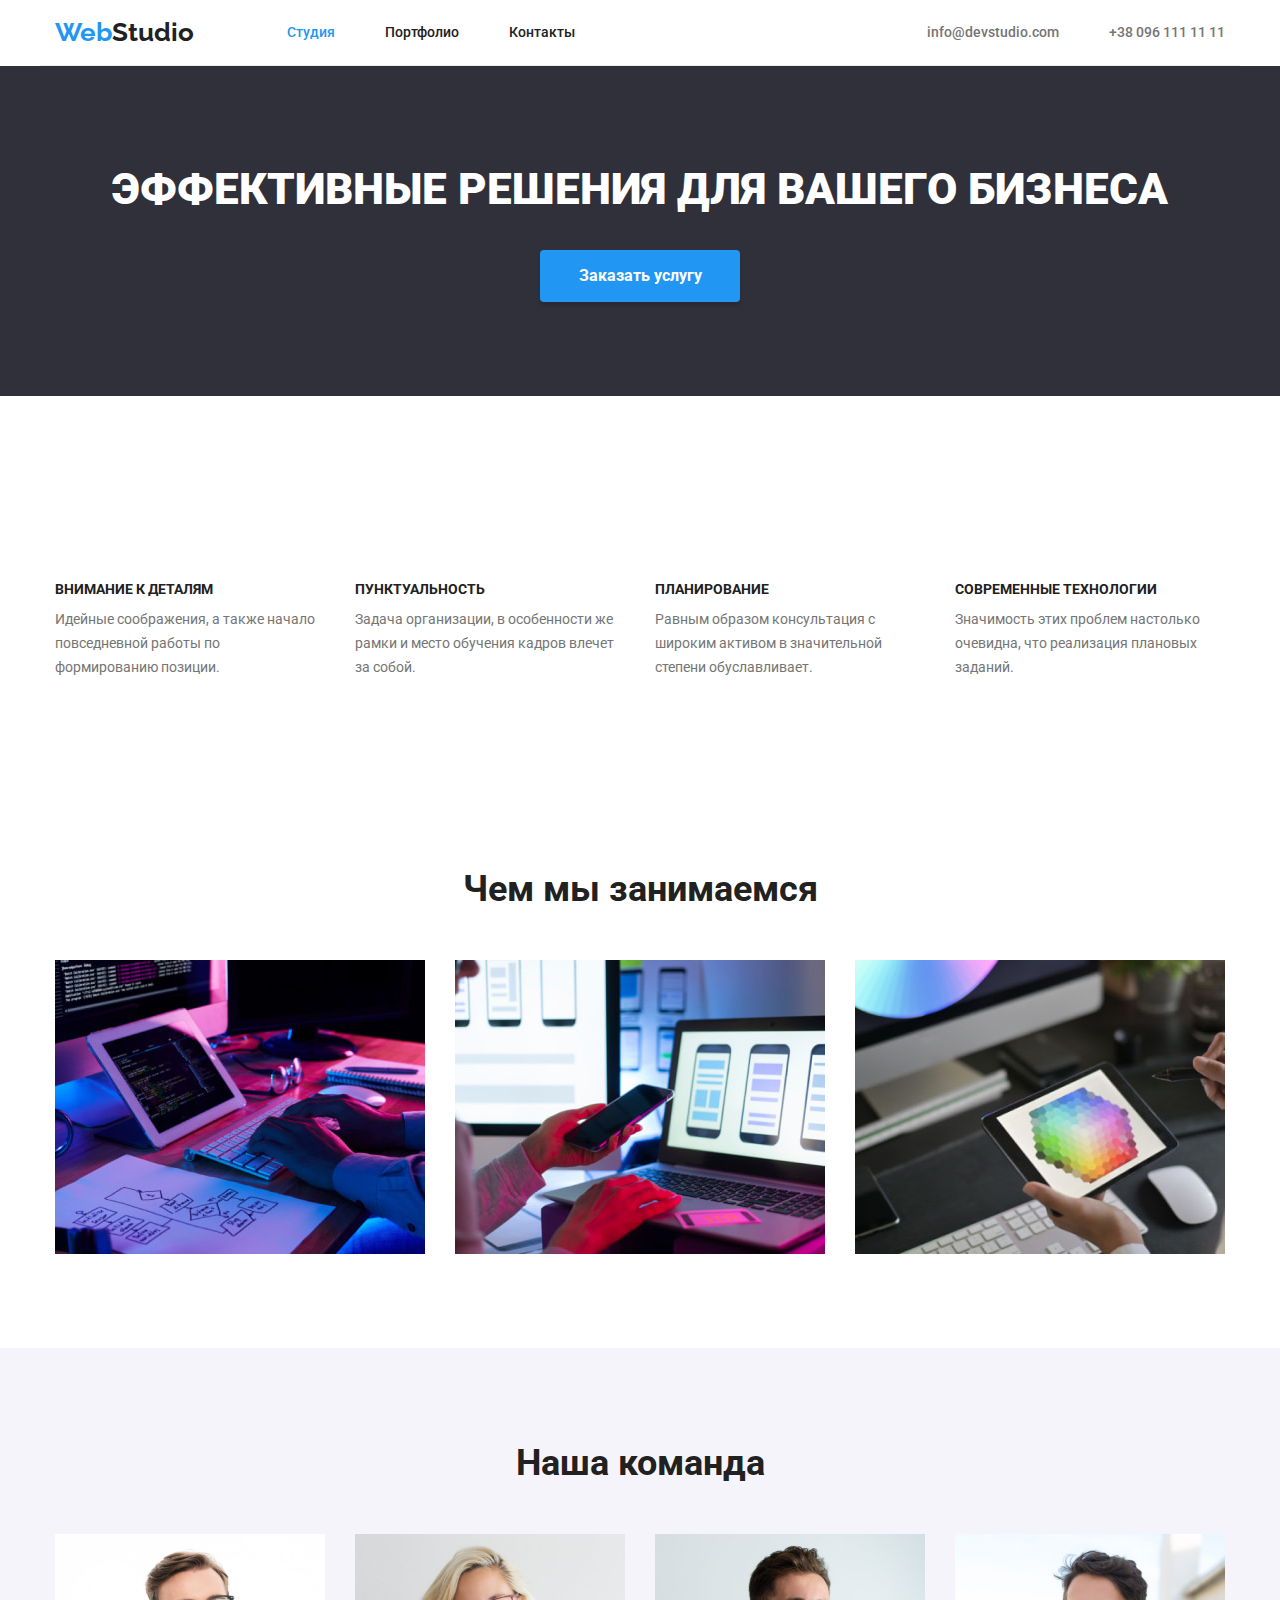
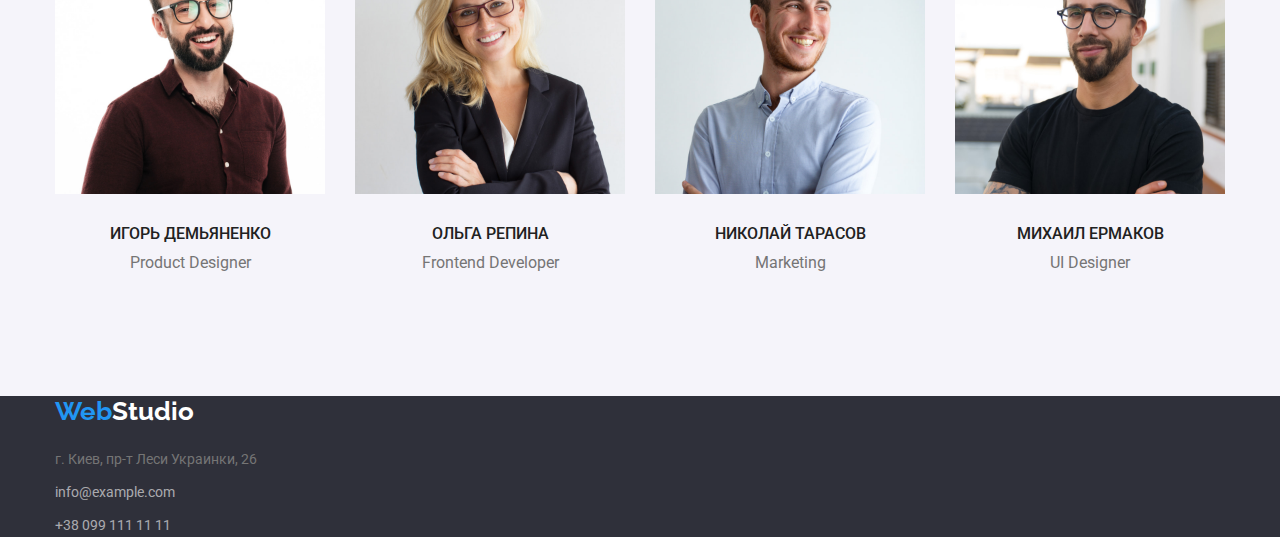
==== index.html @ 4768e09e "Добавляет стили на страницы" ====
<!DOCTYPE html>
<html lang="ru">
  <head >
    <meta charset="UTF-8" />
    <meta http-equiv="X-UA-Compatible" content="IE=edge" />
    <meta name="viewport" content="width=device-width, initial-scale=1.0" />
    <title>Студия</title>
    <link rel="preconnect" href="https://fonts.googleapis.com" />
    <link rel="preconnect" href="https://fonts.gstatic.com" crossorigin />
    <link
      href="https://fonts.googleapis.com/css2?family=Raleway:wght@700&family=Roboto:wght@400;500;700;900&display=swap"
      rel="stylesheet"
    />
    <link rel="stylesheet" href="https://cdnjs.cloudflare.com/ajax/libs/modern-normalize/1.1.0/modern-normalize.min.css">
    <link rel="stylesheet" href="./css/common.css" />
    <link rel="stylesheet" href="./css/studio.css" />
  </head>
  <body>
  <header>
     
    <div class="container head-container"> 
      <nav class="main-nav">
        <a class="logo" href=""> Web<span class="logo-accent">Studio</span> </a>
        <ul class="site-nav list">
          <li class="item"><a href="" class="link current"> Студия </a></li>
          <li class="item"><a href="./portfolio.html" class="link"> Портфолио </a></li>
          <li class="item"><a href="" class="link"> Контакты </a></li>
        </ul>
      </nav>
      

    <div class="main-auth-nav">  
      <ul class="auth-nav list">
        <li class="item"><a href="info@devstudio.com" class="link">info@devstudio.com</a></li>
        <li class="item"><a href="tel:+380961111111" class="link">+38 096 111 11 11</a></li>
      </ul>
    </div>
    </div>

  </header>
    <main>
      <!-- Блок герои -->
      <section class="section hero">
        <h1 class="hero-title">Эффективные решения для вашего бизнеса</h1>
     <button class="button primary" type="button">Заказать услугу</button>
      </section>
      <!-- Наши преимущества -->
      <section class="section">
        <div class="container">
          <h2 class="section-title name-hidden">Наши преимущества</h2>
        <ul class="benefit-list list">
          <li class="item">
            <h3 class="title">Внимание к деталям</h3>
            <p class="text">
              Идейные соображения, а также начало повседневной работы по формированию позиции.
            </p>
          </li>
          <li class="item">
            <h3 class="title">Пунктуальность</h3>
            <p class="text">
              Задача организации, в особенности же рамки и место обучения кадров влечет за собой.
            </p>
          </li>
          <li class="item">
            <h3 class="title">Планирование</h3>
            <p class="text">
              Равным образом консультация с широким активом в значительной степени обуславливает.
            </p>
          </li>
          <li class="item">
            <h3 class="title">Современные технологии</h3>
            <p class="text">
              Значимость этих проблем настолько очевидна, что реализация плановых заданий.
            </p>
          </li>
        </ul></div>
      </section>
      <!-- Примеры наших работ -->
      <section class="section">
        <div class="container"><h2 class="section-title">Чем мы занимаемся</h2>
        <ul class="example-list list ">
          <li class="item">
            <img
              src="./images/examples/img-1.jpg"
              alt="Человек печатает на ноутбуке"
              width="370"
              height="294"
            />
          </li>

          <li class="item">
            <img
              src="./images/examples/img-2.jpg"
              alt="Человек с телефоном в руках за ноутбуком"
              width="370"
              height="294"
            />
          </li>

          <li class="item">
            <img
              src="./images/examples/img-3.jpg"
              alt="Человек работает на плаешете"
              width="370"
              height="294"
            />
          </li>
        </ul></div>
      </section>
      <!-- Наша команда -->
      <div class="team">
        <section class="section ">
        <div class="container"><h2 class="section-title">Наша команда</h2>
        <ul class="team-list list">
          <li class="item">
            <img
              src="./images/team/igor.jpg"
              alt="Фото Игоря Демьяненко"
              width="270"
              height="260"
            />
            <h3 class="title">Игорь Демьяненко</h3>
            <p class="text" lang="en">Product Designer</p>
          </li>
          <li class="item">
            <img src="./images/team/olga.jpg" alt="Фото Ольги Репиной" width="270" height="260" />
            <h3 class="title">Ольга Репина</h3>
            <p class="text" lang="en">Frontend Developer</p>
          </li>
          <li class="item">
            <img
              src="./images/team/nikolay.jpg"
              alt="Фото Николая Тарасова"
              width="270"
              height="260"
            />
            <h3 class="title">Николай Тарасов</h3>
            <p class="text" lang="en">Marketing</p>
          </li>
          <li class="item">
            <img
              src="./images/team/mikhail.jpg"
              alt="Фото Михаила Ермакова"
              width="270"
              height="260"
            />
            <h3 class="title">Михаил Ермаков</h3>
            <p class="text" lang="en">UI Designer</p>
          </li>
        </ul></div>
      </section></div>
    </main>
    <!-- Адресс и контакты -->
    <footer class="footer">
      <div class="container">
        <a class="logo" href="">Web<span class="logo-caption">Studio</span></a>
      <address class="adress">
        <p class="text">г. Киев, пр-т Леси Украинки, 26</p>
        <ul class="footer list">
          <li class="mail-footer"><a href="info@example.com" class="link">info@example.com</a></li>
          <li><a href="tel:+380991111111" class="link">+38 099 111 11 11</a></li>
        </ul>
      </address></div>
    </footer>
  </body>
</html>
---- css/common.css ----
:root {
    --primary-text-color: #757575;
    --title-text-color: #212121;
    --accent-color: #2196F3;
    --secondary-text-color: #FFFFFF;
    --primary-button-color: #ffffff;
    --background-color: #FFFFFF;
    --background-secondary: #F5F4FA;
    --background-color-hero-footer: #2F303A;
    --border-color: #eeeeee;
}


body {
    background-color: var(--background-color);
    color: var(--primary-text-color);
    font-family: 'Roboto', sans-serif;
}

/* Container */
.container {
    margin-left: auto;
    margin-right: auto;
    width: 1200px;
    padding-right: 15px;
    padding-left: 15px;
    
}

h1,
h2,
h3,
h4,
h5,
h6,
p {
    margin-top: 0;
    margin-bottom: 0;
}



/* Логотип шапка */
.logo {
    color: var(--accent-color);
    font-family: 'Raleway', sans-serif;
    font-weight: 700;
    font-size: 26px;
    line-height: 1.2;
    text-decoration: none;
    margin-right: 93px;
}
.logo-accent {
    color: var(--title-text-color)
}

.logo:focus {
    color: var(--title-text-color);
}

/* head-container */
.head-container {
    border-bottom: 1px solid #ECECEC;
    display: flex;
    
}
.main-nav{
    display: flex;
    align-items: center;
}


/* Навигация сайта */

.site-nav{
    display: flex;
}
.site-nav .item:not(:last-child){
    margin-right: 50px;
}
.site-nav .link, .auth-nav .link  {

    display: block;
    padding-top: 32px;
    padding-bottom: 32px;   

    font-weight: 500;
    font-size: 14px;
    line-height: 1.14px;
    text-decoration: none;
    
}
.site-nav .link{
    color: var(--title-text-color);
}

.site-nav .link:hover,
.site-nav .link:focus {
    color: var(--accent-color);
}

.site-nav .link.current {
    color: var(--accent-color);
}


/* телефон и e-mail */ 
.main-auth-nav {
    display: flex;
    margin-left: auto;
}

.auth-nav{
    display: flex;
    
}
.auth-nav .item + .item{
    margin-left: 50px;
}


.auth-nav .link{
color: var(--primary-text-color);
}

.auth-nav .link:hover,
.auth-nav .link:focus {
    color: var(--accent-color)
}






/* Footer */
.footer {
    background-color: var(--background-color-hero-footer);
    font-size: 14px;
    line-height: 1.7;

}
.logo-caption {
    color: var(--secondary-text-color);
}
.footer .logo:focus{
    color: var(--secondary-text-color);
}

.footer .link{
    color:rgba(255, 255, 255, 0.6); 
    text-decoration: none;
}
.footer .link:hover, .footer .link:focus{
    color:var(--hero-text-color)
}
.footer .text{
    color: var(--hero-text-color);
}
.adress .text, .adress .link{
    font-style: normal;
}
.adress{
    margin-top: 20px;
}
.adress .text{
    margin-bottom: 9px;
}
.mail-footer{
    margin-bottom: 9px;
}
---- css/studio.css ----
.list{
    list-style: none;
    margin: 0;
    padding: 0;
}
img{
    display: block;
}

/* Герой */
.hero-title{
    color:var(--secondary-text-color);
    font-weight: 900;
    font-size: 44px;
    line-height: 1.36;
    text-transform: uppercase;
    margin-bottom: 30px;
    background-color: var(--background-color-hero-footer);
    
}
.hero{
    text-align: center;
    background-color:var(--background-color-hero-footer);
}

.name-hidden{
    visibility: hidden;
}

/* Название секций */
.section-title{
    color:var(--title-text-color);
    font-size: 36px;
    line-height: 1.17;
    text-align: center;
    margin-bottom: 50px;

}
.section .title{
    color: var(--title-text-color);
    font-size: 14px;
    line-height: 1.14;
    text-transform: uppercase;
    margin-bottom: 10px;

}
.section .text{
    font-size: 14px;
    line-height: 1.71;
}

.section{
    padding-bottom: 94px;
    padding-top: 94px;
}
/* преимущества список */

.benefit-list {
    display: flex;
    flex-wrap: wrap;
}

.benefit-list .item {
    width: 270px;
    margin-right: 30px;
}

.benefit-list .item:nth-child(4n){
    margin-right: 0px;;
}

.benefit-list .title{
    color:var(--title-text-color);
}
.benefit-list .text{
    color: var(--primary-text-color);
}
/* наша команда */

.team-list{
    display: flex;
}
.team-list .item +.item{
    margin-left: 30px;
}
.team-list .title{
    color:var(--title-text-color);
    font-weight: 500;
    font-size: 16px;
    line-height: 1.19;  
    text-align: center;
    margin-bottom: 10px;
    margin-top: 30px;
}
.team-list .text {
    color: var(--primary-text-color);
    font-size: 16px;
    line-height: 1.19;
    text-align: center;
    margin-bottom: 30px;
}

.team{
    background-color: var(--background-secondary);
}

/* кнопка заказать услугу */
.button{
    display: inline-block;
    min-width: 200px;
    background-color:var(--primary-button-color) ;
    color: var(--primary-text-color);
    font-family: inherit;
    font-weight: 700;
    font-size: 16px;
    line-height: 1.88;
    cursor: pointer;
    border-radius: 4px;
    border: 1px solid transparent;
    box-shadow: 0px 4px 4px rgba(0, 0, 0, 0.15);
    padding: 10px 32px ;
}
.button.primary{
background-color: var(--accent-color);
color: var(--primary-button-color);
}
/* Примеры работ */

.example-list{
    display: flex;
}
.example-list .item + .item{
    margin-left: 30px;
}


/* footer */
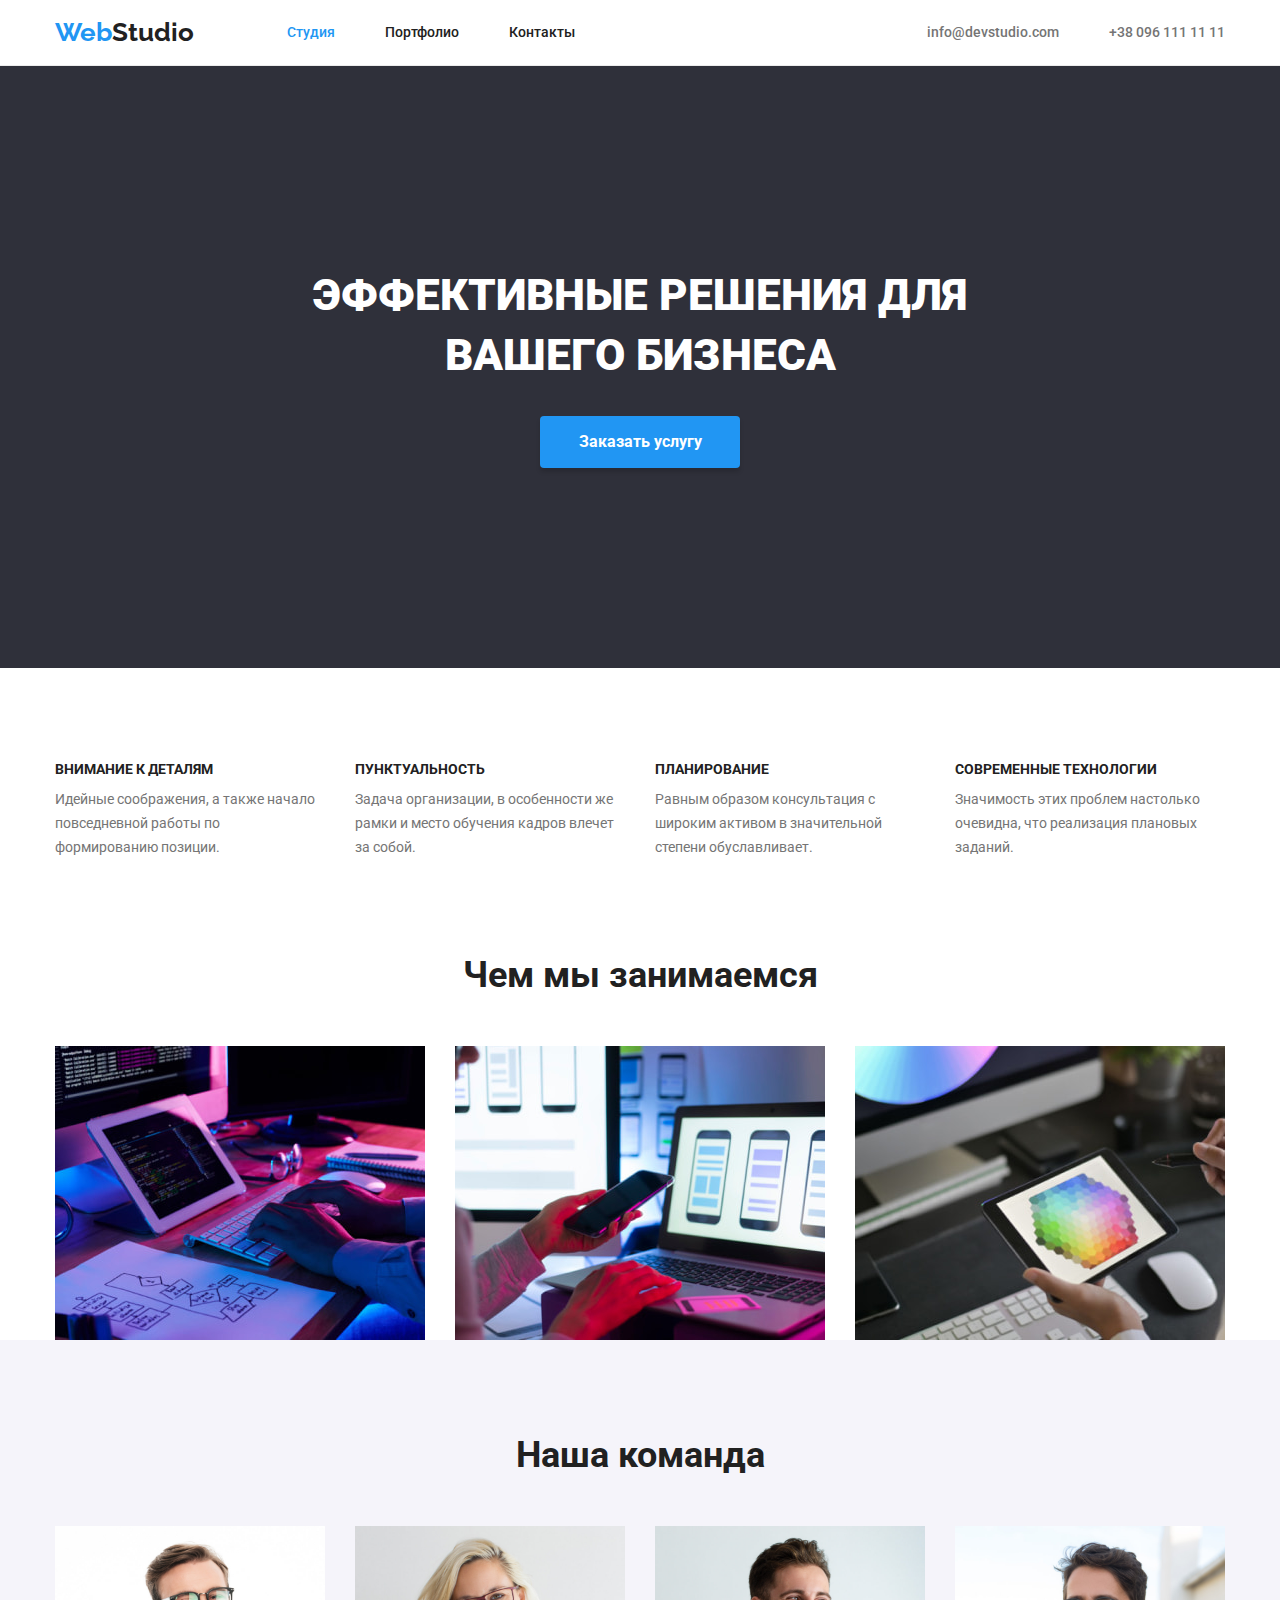
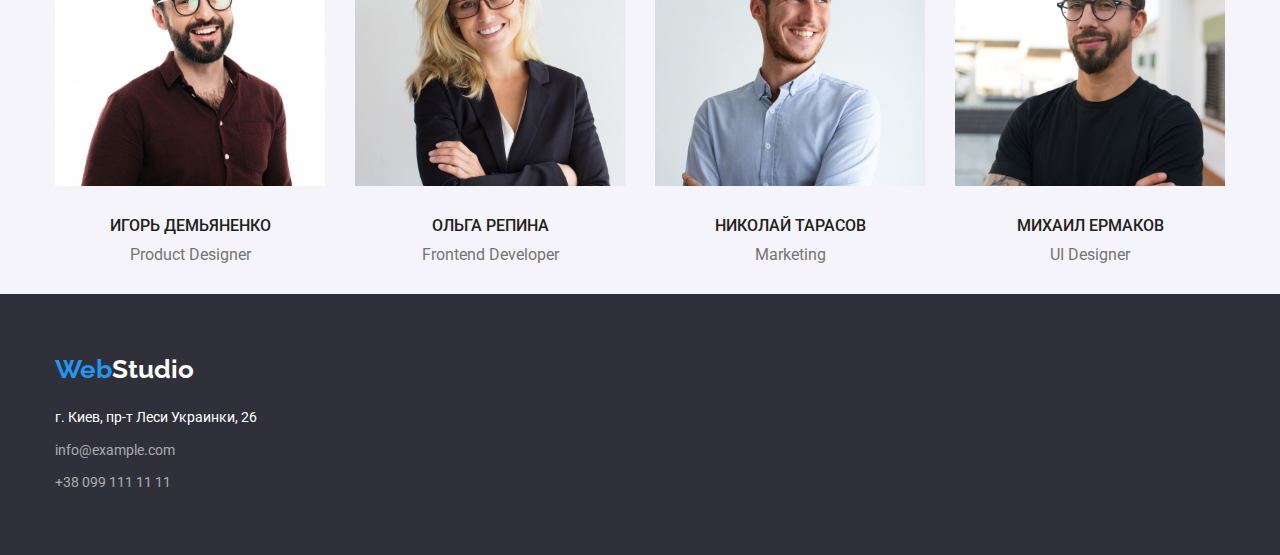
==== commit 4349e3e2: "добавляет стили на страницу" ====
--- a/index.html
+++ b/index.html
@@ -1,6 +1,6 @@
 <!DOCTYPE html>
 <html lang="ru">
-  <head >
+  <head>
     <meta charset="UTF-8" />
     <meta http-equiv="X-UA-Compatible" content="IE=edge" />
     <meta name="viewport" content="width=device-width, initial-scale=1.0" />
@@ -11,156 +11,175 @@
       href="https://fonts.googleapis.com/css2?family=Raleway:wght@700&family=Roboto:wght@400;500;700;900&display=swap"
       rel="stylesheet"
     />
-    <link rel="stylesheet" href="https://cdnjs.cloudflare.com/ajax/libs/modern-normalize/1.1.0/modern-normalize.min.css">
+    <link
+      rel="stylesheet"
+      href="https://cdnjs.cloudflare.com/ajax/libs/modern-normalize/1.1.0/modern-normalize.min.css"
+    />
     <link rel="stylesheet" href="./css/common.css" />
     <link rel="stylesheet" href="./css/studio.css" />
   </head>
   <body>
-  <header>
-     
-    <div class="container head-container"> 
-      <nav class="main-nav">
-        <a class="logo" href=""> Web<span class="logo-accent">Studio</span> </a>
-        <ul class="site-nav list">
-          <li class="item"><a href="" class="link current"> Студия </a></li>
-          <li class="item"><a href="./portfolio.html" class="link"> Портфолио </a></li>
-          <li class="item"><a href="" class="link"> Контакты </a></li>
+    <header class="header">
+      <div class="container head-container">
+        <nav class="main-nav">
+          <a class="logo" href=""> Web<span class="logo-accent">Studio</span> </a>
+          <ul class="site-nav list">
+            <li class="item"><a href="" class="link current"> Студия </a></li>
+            <li class="item"><a href="./portfolio.html" class="link"> Портфолио </a></li>
+            <li class="item"><a href="" class="link"> Контакты </a></li>
+          </ul>
+        </nav>
+
+        <ul class="auth-nav">
+          <li class="item"><a href="info@devstudio.com" class="link">info@devstudio.com</a></li>
+          <li class="item"><a href="tel:+380961111111" class="link">+38 096 111 11 11</a></li>
         </ul>
-      </nav>
-      
-
-    <div class="main-auth-nav">  
-      <ul class="auth-nav list">
-        <li class="item"><a href="info@devstudio.com" class="link">info@devstudio.com</a></li>
-        <li class="item"><a href="tel:+380961111111" class="link">+38 096 111 11 11</a></li>
-      </ul>
-    </div>
-    </div>
-
-  </header>
+      </div>
+    </header>
     <main>
       <!-- Блок герои -->
       <section class="section hero">
         <h1 class="hero-title">Эффективные решения для вашего бизнеса</h1>
-     <button class="button primary" type="button">Заказать услугу</button>
+        <button class="button primary" type="button">Заказать услугу</button>
       </section>
       <!-- Наши преимущества -->
-      <section class="section">
+      <section class="section features-section">
         <div class="container">
-          <h2 class="section-title name-hidden">Наши преимущества</h2>
-        <ul class="benefit-list list">
-          <li class="item">
-            <h3 class="title">Внимание к деталям</h3>
-            <p class="text">
-              Идейные соображения, а также начало повседневной работы по формированию позиции.
-            </p>
-          </li>
-          <li class="item">
-            <h3 class="title">Пунктуальность</h3>
-            <p class="text">
-              Задача организации, в особенности же рамки и место обучения кадров влечет за собой.
-            </p>
-          </li>
-          <li class="item">
-            <h3 class="title">Планирование</h3>
-            <p class="text">
-              Равным образом консультация с широким активом в значительной степени обуславливает.
-            </p>
-          </li>
-          <li class="item">
-            <h3 class="title">Современные технологии</h3>
-            <p class="text">
-              Значимость этих проблем настолько очевидна, что реализация плановых заданий.
-            </p>
-          </li>
-        </ul></div>
+          <h2 class="section-title visually-hidden">Наши преимущества</h2>
+          <ul class="benefit-list list">
+            <li class="item">
+              <h3 class="title">Внимание к деталям</h3>
+              <p class="text">
+                Идейные соображения, а также начало повседневной работы по формированию позиции.
+              </p>
+            </li>
+            <li class="item">
+              <h3 class="title">Пунктуальность</h3>
+              <p class="text">
+                Задача организации, в особенности же рамки и место обучения кадров влечет за собой.
+              </p>
+            </li>
+            <li class="item">
+              <h3 class="title">Планирование</h3>
+              <p class="text">
+                Равным образом консультация с широким активом в значительной степени обуславливает.
+              </p>
+            </li>
+            <li class="item">
+              <h3 class="title">Современные технологии</h3>
+              <p class="text">
+                Значимость этих проблем настолько очевидна, что реализация плановых заданий.
+              </p>
+            </li>
+          </ul>
+        </div>
       </section>
       <!-- Примеры наших работ -->
-      <section class="section">
-        <div class="container"><h2 class="section-title">Чем мы занимаемся</h2>
-        <ul class="example-list list ">
-          <li class="item">
-            <img
-              src="./images/examples/img-1.jpg"
-              alt="Человек печатает на ноутбуке"
-              width="370"
-              height="294"
-            />
-          </li>
+      <section class="section example-section">
+        <div class="container">
+          <h2 class="section-title">Чем мы занимаемся</h2>
+          <ul class="example-list list">
+            <li class="item">
+              <img
+                src="./images/examples/img-1.jpg"
+                alt="Человек печатает на ноутбуке"
+                width="370"
+                height="294"
+              />
+            </li>
 
-          <li class="item">
-            <img
-              src="./images/examples/img-2.jpg"
-              alt="Человек с телефоном в руках за ноутбуком"
-              width="370"
-              height="294"
-            />
-          </li>
+            <li class="item">
+              <img
+                src="./images/examples/img-2.jpg"
+                alt="Человек с телефоном в руках за ноутбуком"
+                width="370"
+                height="294"
+              />
+            </li>
 
-          <li class="item">
-            <img
-              src="./images/examples/img-3.jpg"
-              alt="Человек работает на плаешете"
-              width="370"
-              height="294"
-            />
-          </li>
-        </ul></div>
+            <li class="item">
+              <img
+                src="./images/examples/img-3.jpg"
+                alt="Человек работает на плаешете"
+                width="370"
+                height="294"
+              />
+            </li>
+          </ul>
+        </div>
       </section>
       <!-- Наша команда -->
-      <div class="team">
-        <section class="section ">
-        <div class="container"><h2 class="section-title">Наша команда</h2>
-        <ul class="team-list list">
-          <li class="item">
-            <img
-              src="./images/team/igor.jpg"
-              alt="Фото Игоря Демьяненко"
-              width="270"
-              height="260"
-            />
-            <h3 class="title">Игорь Демьяненко</h3>
-            <p class="text" lang="en">Product Designer</p>
-          </li>
-          <li class="item">
-            <img src="./images/team/olga.jpg" alt="Фото Ольги Репиной" width="270" height="260" />
-            <h3 class="title">Ольга Репина</h3>
-            <p class="text" lang="en">Frontend Developer</p>
-          </li>
-          <li class="item">
-            <img
-              src="./images/team/nikolay.jpg"
-              alt="Фото Николая Тарасова"
-              width="270"
-              height="260"
-            />
-            <h3 class="title">Николай Тарасов</h3>
-            <p class="text" lang="en">Marketing</p>
-          </li>
-          <li class="item">
-            <img
-              src="./images/team/mikhail.jpg"
-              alt="Фото Михаила Ермакова"
-              width="270"
-              height="260"
-            />
-            <h3 class="title">Михаил Ермаков</h3>
-            <p class="text" lang="en">UI Designer</p>
-          </li>
-        </ul></div>
-      </section></div>
+
+      <section class="section team-section">
+        <div class="container">
+          <h2 class="section-title">Наша команда</h2>
+          <ul class="team-list list">
+            <li class="item">
+              <img
+                src="./images/team/igor.jpg"
+                alt="Фото Игоря Демьяненко"
+                width="270"
+                height="260"
+              />
+              <div class="team-card">
+                <h3 class="title">Игорь Демьяненко</h3>
+                <p class="text" lang="en">Product Designer</p>
+              </div>
+            </li>
+
+            <li class="item">
+              <img src="./images/team/olga.jpg" alt="Фото Ольги Репиной" width="270" height="260" />
+              <div class="team-card">
+                <h3 class="title">Ольга Репина</h3>
+                <p class="text" lang="en">Frontend Developer</p>
+              </div>
+            </li>
+
+            <li class="item">
+              <img
+                src="./images/team/nikolay.jpg"
+                alt="Фото Николая Тарасова"
+                width="270"
+                height="260"
+              />
+              <div class="team-card">
+                <h3 class="title">Николай Тарасов</h3>
+                <p class="text" lang="en">Marketing</p>
+              </div>
+            </li>
+
+            <li class="item">
+              <img
+                src="./images/team/mikhail.jpg"
+                alt="Фото Михаила Ермакова"
+                width="270"
+                height="260"
+              />
+              <div class="team-card">
+                <h3 class="title">Михаил Ермаков</h3>
+                <p class="text" lang="en">UI Designer</p>
+              </div>
+            </li>
+          </ul>
+        </div>
+      </section>
     </main>
     <!-- Адресс и контакты -->
     <footer class="footer">
       <div class="container">
         <a class="logo" href="">Web<span class="logo-caption">Studio</span></a>
-      <address class="adress">
-        <p class="text">г. Киев, пр-т Леси Украинки, 26</p>
-        <ul class="footer list">
-          <li class="mail-footer"><a href="info@example.com" class="link">info@example.com</a></li>
-          <li><a href="tel:+380991111111" class="link">+38 099 111 11 11</a></li>
-        </ul>
-      </address></div>
+        <address class="adress">
+          <p class="text">г. Киев, пр-т Леси Украинки, 26</p>
+          <ul class="footer list">
+            <li class="mail-footer">
+              <a href="info@example.com" class="link">info@example.com</a>
+            </li>
+            <li class="mail-footer">
+              <a href="tel:+380991111111" class="link">+38 099 111 11 11</a>
+            </li>
+          </ul>
+        </address>
+      </div>
     </footer>
   </body>
 </html>
--- a/css/common.css
+++ b/css/common.css
@@ -15,6 +15,19 @@
     background-color: var(--background-color);
     color: var(--primary-text-color);
     font-family: 'Roboto', sans-serif;
+}
+
+.visually-hidden {
+    position: absolute;
+    width: 1px;
+    height: 1px;
+    margin: -1px;
+    border: 0;
+    padding: 0;
+    white-space: nowrap;
+    clip-path: inset(100%);
+    clip: rect(0 0 0 0);
+    overflow: hidden;
 }
 
 /* Container */
@@ -42,13 +55,15 @@
 
 /* Логотип шапка */
 .logo {
+    margin-right: 93px;
+
     color: var(--accent-color);
     font-family: 'Raleway', sans-serif;
     font-weight: 700;
     font-size: 26px;
     line-height: 1.2;
     text-decoration: none;
-    margin-right: 93px;
+   
 }
 .logo-accent {
     color: var(--title-text-color)
@@ -59,8 +74,11 @@
 }
 
 /* head-container */
+
+.header{
+    border-bottom: 1px solid #ECECEC;
+}
 .head-container {
-    border-bottom: 1px solid #ECECEC;
     display: flex;
     
 }
@@ -105,14 +123,16 @@
 
 
 /* телефон и e-mail */ 
-.main-auth-nav {
-    display: flex;
-    margin-left: auto;
-}
+
 
 .auth-nav{
     display: flex;
+    margin-left: auto;
+    margin-top: 0px;
+    margin-bottom: 0px;
+    padding: 0px;
     
+    list-style: none;
 }
 .auth-nav .item + .item{
     margin-left: 50px;
@@ -138,8 +158,14 @@
     background-color: var(--background-color-hero-footer);
     font-size: 14px;
     line-height: 1.7;
+    padding-top: 60px;
+    padding-bottom: 60px;
 
 }
+.footer .logo{
+    margin-right: 0px;
+}
+
 .logo-caption {
     color: var(--secondary-text-color);
 }
@@ -157,7 +183,7 @@
 .footer .text{
     color: var(--hero-text-color);
 }
-.adress .text, .adress .link{
+.adress{
     font-style: normal;
 }
 .adress{
@@ -165,7 +191,8 @@
 }
 .adress .text{
     margin-bottom: 9px;
+    color: var(--secondary-text-color);
 }
-.mail-footer{
+.mail-footer:not(:last-child){
     margin-bottom: 9px;
 }--- a/css/studio.css
+++ b/css/studio.css
@@ -1,3 +1,4 @@
+
 
 .list{
     list-style: none;
@@ -10,39 +11,55 @@
 
 /* Герой */
 .hero-title{
+    margin-left: auto;
+    margin-right: auto;
+    margin-bottom: 30px;
+    width: 696px;
+
     color:var(--secondary-text-color);
+    background-color: var(--background-color-hero-footer);
     font-weight: 900;
     font-size: 44px;
     line-height: 1.36;
     text-transform: uppercase;
-    margin-bottom: 30px;
-    background-color: var(--background-color-hero-footer);
-    
 }
+
 .hero{
     text-align: center;
-    background-color:var(--background-color-hero-footer);
+    padding-top: 200px;
+    padding-bottom: 200px;
+
+    background-color: var(--background-color-hero-footer);
 }
 
 .name-hidden{
     visibility: hidden;
 }
 
+/* Секции кроме героя */
+.features-section, .example-section, .team-section{
+    padding-top: 94px;
+}
+
 /* Название секций */
 .section-title{
+    margin-bottom: 50px;
+
     color:var(--title-text-color);
     font-size: 36px;
     line-height: 1.17;
     text-align: center;
-    margin-bottom: 50px;
+   
 
 }
 .section .title{
+    margin-bottom: 10px;
+
     color: var(--title-text-color);
     font-size: 14px;
     line-height: 1.14;
     text-transform: uppercase;
-    margin-bottom: 10px;
+    
 
 }
 .section .text{
@@ -50,10 +67,7 @@
     line-height: 1.71;
 }
 
-.section{
-    padding-bottom: 94px;
-    padding-top: 94px;
-}
+
 /* преимущества список */
 
 .benefit-list {
@@ -90,25 +104,35 @@
     font-size: 16px;
     line-height: 1.19;  
     text-align: center;
-    margin-bottom: 10px;
-    margin-top: 30px;
+
 }
 .team-list .text {
     color: var(--primary-text-color);
     font-size: 16px;
     line-height: 1.19;
     text-align: center;
-    margin-bottom: 30px;
+    
+}
+.team-section{
+    background-color: var(--background-secondary)
 }
 
-.team{
-    background-color: var(--background-secondary);
+.team-card{
+    padding-top: 30px;
+    padding-bottom: 30px;
 }
+
+
+
 
 /* кнопка заказать услугу */
 .button{
     display: inline-block;
+    padding: 10px 32px;
     min-width: 200px;
+    border-radius: 4px;
+    border: 1px solid transparent;
+    
     background-color:var(--primary-button-color) ;
     color: var(--primary-text-color);
     font-family: inherit;
@@ -116,10 +140,8 @@
     font-size: 16px;
     line-height: 1.88;
     cursor: pointer;
-    border-radius: 4px;
-    border: 1px solid transparent;
     box-shadow: 0px 4px 4px rgba(0, 0, 0, 0.15);
-    padding: 10px 32px ;
+    
 }
 .button.primary{
 background-color: var(--accent-color);
@@ -135,4 +157,4 @@
 }
 
 
-/* footer */
+
